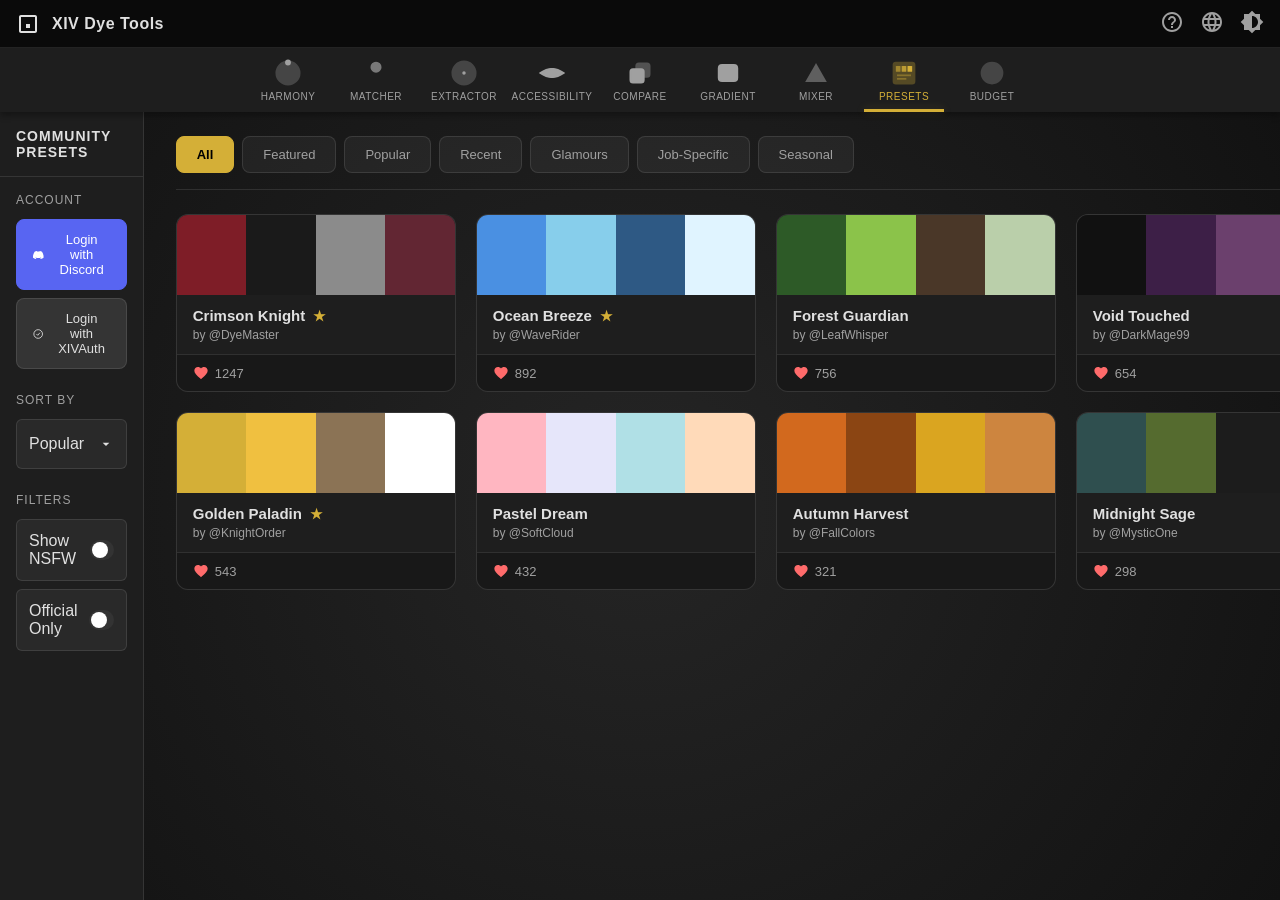
==== v4-uiux-ideas/prototype/community-presets.html @ 5b226749 "Add community presets page with layout and functionality - Implemented HTML structure for the commun" ====
<!DOCTYPE html>
<html lang="en">

<head>
    <meta charset="UTF-8">
    <meta name="viewport" content="width=device-width, initial-scale=1.0">
    <title>XIV Dye Tools V4 - Community Presets</title>
    <link rel="stylesheet" href="styles.css">
</head>

<body>
    <!-- App Header -->
    <header class="app-header">
        <div class="logo-section">
            <svg class="logo-icon" viewBox="0 0 24 24">
                <path
                    d="M19 3H5c-1.1 0-2 .9-2 2v14c0 1.1.9 2 2 2h14c1.1 0 2-.9 2-2V5c0-1.1-.9-2-2-2zm0 16H5V5h14v14z" />
                <path d="M10 12h4v4h-4z" />
            </svg>
            <span>XIV Dye Tools</span>
        </div>
        <div class="nav-controls">
            <button class="nav-btn" title="About">
                <svg class="icon" viewBox="0 0 24 24">
                    <path
                        d="M11 18h2v-2h-2v2zm1-16C6.48 2 2 6.48 2 12s4.48 10 10 10 10-4.48 10-10S17.52 2 12 2zm0 18c-4.41 0-8-3.59-8-8s3.59-8 8-8 8 3.59 8 8-3.59 8-8 8zm0-14c-2.21 0-4 1.79-4 4h2c0-1.1.9-2 2-2s2 .9 2 2c0 2-3 1.75-3 5h2c0-2.25 3-2.5 3-5 0-2.21-1.79-4-4-4z" />
                </svg>
            </button>
            <button class="nav-btn" title="Language">
                <svg class="icon" viewBox="0 0 24 24">
                    <path
                        d="M11.99 2C6.47 2 2 6.48 2 12s4.47 10 9.99 10C17.52 22 22 17.52 22 12S17.52 2 11.99 2zm6.93 6h-2.95c-.32-1.25-.78-2.45-1.38-3.56 1.84.63 3.37 1.91 4.33 3.56zM12 4.04c.83 1.2 1.48 2.53 1.91 3.96h-3.82c.43-1.43 1.08-2.76 1.91-3.96zM4.26 14C4.1 13.36 4 12.69 4 12s.1-1.36.26-2h3.38c-.08.66-.14 1.32-.14 2 0 .68.06 1.34.14 2H4.26zm.82 2h2.95c.32 1.25.78 2.45 1.38 3.56-1.84-.63-3.37-1.91-4.33-3.56zm2.95-8H5.08c.96-1.65 2.49-2.93 4.33-3.56C8.81 5.55 8.35 6.75 8.03 8zM12 19.96c-.83-1.2-1.48-2.53-1.91-3.96h3.82c-.43 1.43-1.08 2.76-1.91 3.96zM14.34 14H9.66c-.09-.66-.16-1.32-.16-2 0-.68.07-1.35.16-2h4.68c.09.65.16 1.32.16 2 0 .68-.07 1.34-.16 2zm.25 5.56c.6-1.11 1.06-2.31 1.38-3.56h2.95c-1.01 1.74-2.59 2.93-4.33 3.56zM16.36 14c.08-.66.14-1.32.14-2 0-.68-.06-1.34-.14-2h3.38c.16.64.26 1.31.26 2s-.1 1.36-.26 2h-3.38z" />
                </svg>
            </button>
            <button class="nav-btn" title="Theme">
                <svg class="icon" viewBox="0 0 24 24">
                    <path
                        d="M20 15.31L23.31 12 20 8.69V4h-4.69L12 .69 8.69 4H4v4.69L.69 12 4 15.31V20h4.69L12 23.31 15.31 20H20v-4.69zM12 18V6c3.31 0 6 2.69 6 6s-2.69 6-6 6z" />
                </svg>
            </button>
        </div>
    </header>

    <!-- Tool Selection Banner -->
    <nav class="tool-banner">
        <button class="tool-btn" title="Harmony Explorer">
            <svg class="tool-icon" viewBox="0 0 24 24" fill="none" stroke="currentColor" stroke-width="1.5">
                <circle cx="12" cy="12" r="10" opacity="0.3" />
                <circle cx="12" cy="3" r="2.5" fill="currentColor" stroke="none" />
            </svg>
            <span class="tool-label">Harmony</span>
        </button>
        <button class="tool-btn" title="Swatch Matcher">
            <svg class="tool-icon" viewBox="0 0 24 24" fill="none" stroke="currentColor" stroke-width="1.5">
                <circle cx="12" cy="7" r="4" opacity="0.7" />
            </svg>
            <span class="tool-label">Matcher</span>
        </button>
        <button class="tool-btn" title="Palette Extractor">
            <svg class="tool-icon" viewBox="0 0 24 24" fill="none" stroke="currentColor" stroke-width="1.5">
                <circle cx="12" cy="12" r="10" opacity="0.3" />
                <circle cx="12" cy="12" r="1.5" fill="currentColor" stroke="none" />
            </svg>
            <span class="tool-label">Extractor</span>
        </button>
        <button class="tool-btn" title="Accessibility Checker">
            <svg class="tool-icon" viewBox="0 0 24 24" fill="none" stroke="currentColor" stroke-width="1.5">
                <path d="M 2 12 Q 12 5 22 12 Q 12 19 2 12 Z" />
                <circle cx="12" cy="12" r="3.5" />
            </svg>
            <span class="tool-label">Accessibility</span>
        </button>
        <button class="tool-btn" title="Dye Comparison">
            <svg class="tool-icon" viewBox="0 0 24 24" fill="none" stroke="currentColor" stroke-width="2">
                <rect x="9" y="4" width="11" height="11" rx="2" opacity="0.4" />
                <rect x="4" y="9" width="11" height="11" rx="2" />
            </svg>
            <span class="tool-label">Compare</span>
        </button>
        <button class="tool-btn" title="Gradient Builder">
            <svg class="tool-icon" viewBox="0 0 24 24" fill="none" stroke="currentColor" stroke-width="1.5">
                <path
                    d="M 4 8 C 4 6 5 5 7 5 L 17 5 C 19 5 20 6 20 8 L 20 16 C 20 18 19 19 17 19 L 7 19 C 5 19 4 18 4 16 Z" />
            </svg>
            <span class="tool-label">Gradient</span>
        </button>
        <button class="tool-btn" title="Dye Mixer">
            <svg class="tool-icon" viewBox="0 0 24 24" fill="none" stroke="currentColor" stroke-width="1.5">
                <path d="M12 5l-8 14h16l-8-14z" opacity="0.5" />
            </svg>
            <span class="tool-label">Mixer</span>
        </button>
        <button class="tool-btn active" title="Community Presets">
            <svg class="tool-icon" viewBox="0 0 24 24" fill="none" stroke="currentColor" stroke-width="1.5">
                <rect x="3" y="3" width="18" height="18" rx="2" opacity="0.3" />
                <rect x="5" y="6" width="4" height="5" rx="0.5" fill="currentColor" stroke="none" opacity="0.6" />
                <rect x="10" y="6" width="4" height="5" rx="0.5" fill="currentColor" stroke="none" opacity="0.8" />
                <rect x="15" y="6" width="4" height="5" rx="0.5" fill="currentColor" stroke="none" />
                <path d="M6 14h12" opacity="0.4" />
                <path d="M6 17h8" opacity="0.4" />
            </svg>
            <span class="tool-label">Presets</span>
        </button>
        <button class="tool-btn" title="Budget Suggestions">
            <svg class="tool-icon" viewBox="0 0 24 24" fill="none" stroke="currentColor" stroke-width="1.5">
                <circle cx="12" cy="12" r="9" opacity="0.3" />
            </svg>
            <span class="tool-label">Budget</span>
        </button>
    </nav>

    <!-- Main Content Area -->
    <div class="app-container">
        <!-- Config Sidebar -->
        <aside class="config-sidebar">
            <div class="drawer-header">
                <span class="drawer-title">Community Presets</span>
            </div>
            <div class="drawer-content">
                <!-- Auth Section -->
                <div class="config-section presets-config">
                    <div class="config-group">
                        <div class="config-label">Account</div>
                        <div class="auth-status" id="auth-guest">
                            <button class="auth-btn discord-btn" onclick="showLoginModal()">
                                <svg class="auth-icon" viewBox="0 0 24 24">
                                    <path
                                        d="M20.317 4.37a19.791 19.791 0 0 0-4.885-1.515.074.074 0 0 0-.079.037c-.21.375-.444.864-.608 1.25a18.27 18.27 0 0 0-5.487 0 12.64 12.64 0 0 0-.617-1.25.077.077 0 0 0-.079-.037A19.736 19.736 0 0 0 3.677 4.37a.07.07 0 0 0-.032.027C.533 9.046-.32 13.58.099 18.057a.082.082 0 0 0 .031.057 19.9 19.9 0 0 0 5.993 3.03.078.078 0 0 0 .084-.028c.462-.63.874-1.295 1.226-1.994a.076.076 0 0 0-.041-.106 13.107 13.107 0 0 1-1.872-.892.077.077 0 0 1-.008-.128 10.2 10.2 0 0 0 .372-.292.074.074 0 0 1 .077-.01c3.928 1.793 8.18 1.793 12.062 0a.074.074 0 0 1 .078.01c.12.098.246.198.373.292a.077.077 0 0 1-.006.127 12.299 12.299 0 0 1-1.873.892.077.077 0 0 0-.041.107c.36.698.772 1.362 1.225 1.993a.076.076 0 0 0 .084.028 19.839 19.839 0 0 0 6.002-3.03.077.077 0 0 0 .032-.054c.5-5.177-.838-9.674-3.549-13.66a.061.061 0 0 0-.031-.03z" />
                                </svg>
                                Login with Discord
                            </button>
                            <button class="auth-btn xivauth-btn" onclick="showLoginModal()">
                                <svg class="auth-icon" viewBox="0 0 24 24">
                                    <circle cx="12" cy="12" r="10" fill="none" stroke="currentColor" stroke-width="2" />
                                    <path d="M8 12l3 3 5-6" stroke="currentColor" stroke-width="2" fill="none" />
                                </svg>
                                Login with XIVAuth
                            </button>
                        </div>
                    </div>

                    <div class="config-group">
                        <div class="config-label">Sort By</div>
                        <div class="config-control">
                            <span>Popular</span>
                            <svg class="icon" viewBox="0 0 24 24" style="width: 16px;">
                                <path d="M7 10l5 5 5-5z" />
                            </svg>
                        </div>
                    </div>

                    <div class="config-group">
                        <div class="config-label">Filters</div>
                        <div class="config-control">
                            <span>Show NSFW</span>
                            <div class="toggle-switch"></div>
                        </div>
                        <div class="config-control">
                            <span>Official Only</span>
                            <div class="toggle-switch"></div>
                        </div>
                    </div>
                </div>
            </div>
        </aside>

        <!-- Main Content -->
        <main class="content-area">
            <div class="presets-view">
                <!-- Category Tabs -->
                <div class="category-tabs">
                    <button class="category-tab active">All</button>
                    <button class="category-tab">Featured</button>
                    <button class="category-tab">Popular</button>
                    <button class="category-tab">Recent</button>
                    <button class="category-tab">Glamours</button>
                    <button class="category-tab">Job-Specific</button>
                    <button class="category-tab">Seasonal</button>
                </div>

                <!-- Preset Grid -->
                <div class="preset-grid" id="preset-grid">
                    <!-- Cards will be here - see below -->
                </div>
            </div>
        </main>
    </div>

    <!-- Login Modal -->
    <div class="modal-overlay" id="login-modal" style="display: none;">
        <div class="modal-content glass">
            <button class="modal-close" onclick="hideLoginModal()">×</button>
            <h2 class="modal-title">Login to Community Presets</h2>
            <p class="modal-desc">Sign in to create and share your own dye presets with the community.</p>
            <div class="auth-buttons">
                <button class="auth-btn discord-btn large">
                    <svg class="auth-icon" viewBox="0 0 24 24">
                        <path
                            d="M20.317 4.37a19.791 19.791 0 0 0-4.885-1.515.074.074 0 0 0-.079.037c-.21.375-.444.864-.608 1.25a18.27 18.27 0 0 0-5.487 0 12.64 12.64 0 0 0-.617-1.25.077.077 0 0 0-.079-.037A19.736 19.736 0 0 0 3.677 4.37a.07.07 0 0 0-.032.027C.533 9.046-.32 13.58.099 18.057a.082.082 0 0 0 .031.057 19.9 19.9 0 0 0 5.993 3.03.078.078 0 0 0 .084-.028c.462-.63.874-1.295 1.226-1.994a.076.076 0 0 0-.041-.106 13.107 13.107 0 0 1-1.872-.892.077.077 0 0 1-.008-.128 10.2 10.2 0 0 0 .372-.292.074.074 0 0 1 .077-.01c3.928 1.793 8.18 1.793 12.062 0a.074.074 0 0 1 .078.01c.12.098.246.198.373.292a.077.077 0 0 1-.006.127 12.299 12.299 0 0 1-1.873.892.077.077 0 0 0-.041.107c.36.698.772 1.362 1.225 1.993a.076.076 0 0 0 .084.028 19.839 19.839 0 0 0 6.002-3.03.077.077 0 0 0 .032-.054c.5-5.177-.838-9.674-3.549-13.66a.061.061 0 0 0-.031-.03z" />
                    </svg>
                    Continue with Discord
                </button>
                <button class="auth-btn xivauth-btn large">
                    <svg class="auth-icon" viewBox="0 0 24 24">
                        <circle cx="12" cy="12" r="10" fill="none" stroke="currentColor" stroke-width="2" />
                        <path d="M8 12l3 3 5-6" stroke="currentColor" stroke-width="2" fill="none" />
                    </svg>
                    Continue with XIVAuth
                </button>
            </div>
        </div>
    </div>

    <!-- Preset Detail Modal -->
    <div class="modal-overlay" id="detail-modal" style="display: none;">
        <div class="modal-content detail-modal glass">
            <button class="modal-close" onclick="hideDetailModal()">×</button>
            <div class="preset-detail-header">
                <h2 class="preset-title">Crimson Knight Glamour</h2>
                <div class="preset-meta">
                    <span class="preset-author">by @DyeMaster</span>
                    <span class="preset-date">Jan 5, 2026</span>
                </div>
                <p class="preset-description">A bold red and black combination perfect for Dark Knight or Warrior
                    glamours. Inspired by the Omega raid tier aesthetics.</p>
            </div>
            <div class="preset-stats-bar">
                <div class="stat-item"><svg class="stat-icon" viewBox="0 0 24 24">
                        <path
                            d="M12 21.35l-1.45-1.32C5.4 15.36 2 12.28 2 8.5 2 5.42 4.42 3 7.5 3c1.74 0 3.41.81 4.5 2.09C13.09 3.81 14.76 3 16.5 3 19.58 3 22 5.42 22 8.5c0 3.78-3.4 6.86-8.55 11.54L12 21.35z" />
                    </svg> 1,247</div>
                <div class="stat-item"><svg class="stat-icon" viewBox="0 0 24 24">
                        <path
                            d="M12 4.5C7 4.5 2.73 7.61 1 12c1.73 4.39 6 7.5 11 7.5s9.27-3.11 11-7.5c-1.73-4.39-6-7.5-11-7.5zM12 17c-2.76 0-5-2.24-5-5s2.24-5 5-5 5 2.24 5 5-2.24 5-5 5zm0-8c-1.66 0-3 1.34-3 3s1.34 3 3 3 3-1.34 3-3-1.34-3-3-3z" />
                    </svg> 3,892</div>
                <button class="share-btn"><svg class="stat-icon" viewBox="0 0 24 24">
                        <path
                            d="M18 16.08c-.76 0-1.44.3-1.96.77L8.91 12.7c.05-.23.09-.46.09-.7s-.04-.47-.09-.7l7.05-4.11c.54.5 1.25.81 2.04.81 1.66 0 3-1.34 3-3s-1.34-3-3-3-3 1.34-3 3c0 .24.04.47.09.7L8.04 9.81C7.5 9.31 6.79 9 6 9c-1.66 0-3 1.34-3 3s1.34 3 3 3c.79 0 1.5-.31 2.04-.81l7.12 4.16c-.05.21-.08.43-.08.65 0 1.61 1.31 2.92 2.92 2.92s2.92-1.31 2.92-2.92-1.31-2.92-2.92-2.92z" />
                    </svg> Share</button>
            </div>
            <div class="preset-tags">
                <span class="tag">Dark Knight</span>
                <span class="tag">Warrior</span>
                <span class="tag">Raid</span>
                <span class="tag">Red</span>
            </div>
            <!-- Unified Results Cards for the 4 dyes -->
            <div class="preset-dyes-grid">
                <div class="harmony-card">
                    <div class="card-header"><span class="dye-name">Dalamud Red</span></div>
                    <div class="card-preview">
                        <div class="preview-half" style="background-color: #7E1D27;"><span
                                class="preview-label">Original</span></div>
                        <div class="preview-half" style="background-color: #7E1D27;"><span
                                class="preview-label">Match</span></div>
                    </div>
                    <div class="card-details">
                        <div class="detail-col">
                            <div class="col-header">Technical</div>
                            <div class="data-row"><span class="data-label">ΔE</span><span class="data-value"
                                    style="color:#4caf50;">0.00</span></div>
                            <div class="data-row"><span class="data-label">HEX</span><span
                                    class="data-value">#7E1D27</span></div>
                            <div class="data-row"><span class="data-label">RGB</span><span
                                    class="data-value">126,29,39</span></div>
                        </div>
                        <div class="detail-col">
                            <div class="col-header">Acquisition</div>
                            <div class="data-row"><span class="data-label">Source</span><span
                                    class="data-value">Crafted</span></div>
                            <div class="data-row"><span class="data-label">Market</span><span
                                    class="data-value">Balmung</span></div>
                            <div class="data-row"><span class="price-large">12,500 G</span></div>
                        </div>
                    </div>
                </div>
                <div class="harmony-card">
                    <div class="card-header"><span class="dye-name">Jet Black</span></div>
                    <div class="card-preview">
                        <div class="preview-half" style="background-color: #1a1a1a;"><span
                                class="preview-label">Original</span></div>
                        <div class="preview-half" style="background-color: #1a1a1a;"><span
                                class="preview-label">Match</span></div>
                    </div>
                    <div class="card-details">
                        <div class="detail-col">
                            <div class="col-header">Technical</div>
                            <div class="data-row"><span class="data-label">ΔE</span><span class="data-value"
                                    style="color:#4caf50;">0.00</span></div>
                            <div class="data-row"><span class="data-label">HEX</span><span
                                    class="data-value">#1A1A1A</span></div>
                            <div class="data-row"><span class="data-label">RGB</span><span
                                    class="data-value">26,26,26</span></div>
                        </div>
                        <div class="detail-col">
                            <div class="col-header">Acquisition</div>
                            <div class="data-row"><span class="data-label">Source</span><span
                                    class="data-value">Crafted</span></div>
                            <div class="data-row"><span class="data-label">Market</span><span
                                    class="data-value">Balmung</span></div>
                            <div class="data-row"><span class="price-large">95,000 G</span></div>
                        </div>
                    </div>
                </div>
                <div class="harmony-card">
                    <div class="card-header"><span class="dye-name">Metallic Silver</span></div>
                    <div class="card-preview">
                        <div class="preview-half" style="background-color: #8B8B8B;"><span
                                class="preview-label">Original</span></div>
                        <div class="preview-half" style="background-color: #8B8B8B;"><span
                                class="preview-label">Match</span></div>
                    </div>
                    <div class="card-details">
                        <div class="detail-col">
                            <div class="col-header">Technical</div>
                            <div class="data-row"><span class="data-label">ΔE</span><span class="data-value"
                                    style="color:#4caf50;">0.00</span></div>
                            <div class="data-row"><span class="data-label">HEX</span><span
                                    class="data-value">#8B8B8B</span></div>
                            <div class="data-row"><span class="data-label">RGB</span><span
                                    class="data-value">139,139,139</span></div>
                        </div>
                        <div class="detail-col">
                            <div class="col-header">Acquisition</div>
                            <div class="data-row"><span class="data-label">Source</span><span
                                    class="data-value">Retainer</span></div>
                            <div class="data-row"><span class="data-label">Market</span><span
                                    class="data-value">Balmung</span></div>
                            <div class="data-row"><span class="price-large">8,500 G</span></div>
                        </div>
                    </div>
                </div>
                <div class="harmony-card">
                    <div class="card-header"><span class="dye-name">Wine Red</span></div>
                    <div class="card-preview">
                        <div class="preview-half" style="background-color: #622633;"><span
                                class="preview-label">Original</span></div>
                        <div class="preview-half" style="background-color: #622633;"><span
                                class="preview-label">Match</span></div>
                    </div>
                    <div class="card-details">
                        <div class="detail-col">
                            <div class="col-header">Technical</div>
                            <div class="data-row"><span class="data-label">ΔE</span><span class="data-value"
                                    style="color:#4caf50;">0.00</span></div>
                            <div class="data-row"><span class="data-label">HEX</span><span
                                    class="data-value">#622633</span></div>
                            <div class="data-row"><span class="data-label">RGB</span><span
                                    class="data-value">98,38,51</span></div>
                        </div>
                        <div class="detail-col">
                            <div class="col-header">Acquisition</div>
                            <div class="data-row"><span class="data-label">Source</span><span
                                    class="data-value">Vendor</span></div>
                            <div class="data-row"><span class="data-label">Market</span><span
                                    class="data-value">N/A</span></div>
                            <div class="data-row"><span class="price-large">216 G</span></div>
                        </div>
                    </div>
                </div>
            </div>
            <div class="modal-actions">
                <button class="primary-action-btn" style="flex:1;">Vote for this Preset</button>
                <button class="secondary-action-btn">Copy Sharelink</button>
            </div>
        </div>
    </div>

    <script>
        // Modal Functions
        function showLoginModal() { document.getElementById('login-modal').style.display = 'flex'; }
        function hideLoginModal() { document.getElementById('login-modal').style.display = 'none'; }
        function showDetailModal() { document.getElementById('detail-modal').style.display = 'flex'; }
        function hideDetailModal() { document.getElementById('detail-modal').style.display = 'none'; }

        // Close modal on backdrop click
        document.querySelectorAll('.modal-overlay').forEach(modal => {
            modal.addEventListener('click', (e) => { if (e.target === modal) modal.style.display = 'none'; });
        });

        // Category tabs
        document.querySelectorAll('.category-tab').forEach(tab => {
            tab.addEventListener('click', () => {
                document.querySelectorAll('.category-tab').forEach(t => t.classList.remove('active'));
                tab.classList.add('active');
            });
        });

        // Mock Preset Data
        const presets = [
            { name: "Crimson Knight", author: "DyeMaster", votes: 1247, colors: ["#7E1D27", "#1a1a1a", "#8B8B8B", "#622633"], featured: true },
            { name: "Ocean Breeze", author: "WaveRider", votes: 892, colors: ["#4A90E2", "#87CEEB", "#2E5984", "#E0F4FF"], featured: true },
            { name: "Forest Guardian", author: "LeafWhisper", votes: 756, colors: ["#2D5A27", "#8BC34A", "#4A3728", "#BACFAA"], featured: false },
            { name: "Void Touched", author: "DarkMage99", votes: 654, colors: ["#111111", "#3D1F47", "#6B406D", "#1a1a1a"], featured: false },
            { name: "Golden Paladin", author: "KnightOrder", votes: 543, colors: ["#D4AF37", "#F0C040", "#8B7355", "#FFFFFF"], featured: true },
            { name: "Pastel Dream", author: "SoftCloud", votes: 432, colors: ["#FFB6C1", "#E6E6FA", "#B0E0E6", "#FFDAB9"], featured: false },
            { name: "Autumn Harvest", author: "FallColors", votes: 321, colors: ["#D2691E", "#8B4513", "#DAA520", "#CD853F"], featured: false },
            { name: "Midnight Sage", author: "MysticOne", votes: 298, colors: ["#2F4F4F", "#556B2F", "#1C1C1C", "#6B8E23"], featured: false }
        ];

        // Render preset cards
        const grid = document.getElementById('preset-grid');
        presets.forEach(preset => {
            const card = document.createElement('div');
            card.className = 'preset-card';
            card.onclick = showDetailModal;
            card.innerHTML = `
                <div class="preset-swatches">${preset.colors.map(c => `<div class="preset-swatch" style="background:${c}"></div>`).join('')}</div>
                <div class="preset-info">
                    <div class="preset-name">${preset.name}${preset.featured ? '<span class="featured-badge">★</span>' : ''}</div>
                    <div class="preset-author">by @${preset.author}</div>
                </div>
                <div class="preset-votes"><svg class="vote-icon" viewBox="0 0 24 24"><path d="M12 21.35l-1.45-1.32C5.4 15.36 2 12.28 2 8.5 2 5.42 4.42 3 7.5 3c1.74 0 3.41.81 4.5 2.09C13.09 3.81 14.76 3 16.5 3 19.58 3 22 5.42 22 8.5c0 3.78-3.4 6.86-8.55 11.54L12 21.35z"/></svg> ${preset.votes}</div>
            `;
            grid.appendChild(card);
        });
    </script>
</body>

</html>
---- v4-uiux-ideas/prototype/styles.css ----
:root {
    /* Theme Variables - Default (Dark Premium) */
    --bg-app: #121212;
    --bg-panel: #1e1e1e;
    --bg-header: #0a0a0a;
    --bg-glass: rgba(30, 30, 30, 0.7);
    --text-primary: #e0e0e0;
    --text-secondary: #a0a0a0;
    --text-header: #e0e0e0;
    --text-header-muted: #a0a0a0;
    --accent-primary: #d4af37;
    /* Metallic Gold */
    --accent-hover: #f0c040;
    --accent-blue: #4a90e2;
    --border-subtle: rgba(255, 255, 255, 0.1);
    --shadow-soft: 0 4px 6px rgba(0, 0, 0, 0.3);
    --shadow-glow: 0 0 10px rgba(212, 175, 55, 0.2);

    /* Default Gradient */
    --bg-gradient-start: #252525;
    --bg-gradient-end: #121212;

    /* Card Gradient Defaults */
    --card-gradient-end: #151515;

    /* Dimensions */
    --header-height: 48px;
    --tool-bar-height: 64px;
    --drawer-width: 320px;
}

/* Theme: Standard Light */
body.theme-standard-light {
    --bg-app: #D3D3D3;
    --bg-panel: #F5F5F5;
    --bg-header: #8B1A1A;
    --bg-glass: rgba(245, 245, 245, 0.9);
    --text-primary: #1A1A1A;
    --text-secondary: #4A4A4A;
    --text-header: #FFFFFF;
    --text-header-muted: rgba(255, 255, 255, 0.7);
    --accent-primary: #8B1A1A;
    --accent-hover: #6B1515;
    --border-subtle: #6B1515;
    --shadow-soft: 0 4px 6px rgba(0, 0, 0, 0.1);
    --shadow-glow: 0 0 10px rgba(139, 26, 26, 0.2);
    --bg-gradient-start: #E8E8E8;
    --bg-gradient-end: #D3D3D3;
    --card-gradient-end: #E0E0E0;
}

/* Theme: Standard Dark */
body.theme-standard-dark {
    --bg-app: #2D2D2D;
    --bg-panel: #1F1F1F;
    --bg-header: #E85A5A;
    --bg-glass: rgba(31, 31, 31, 0.9);
    --text-primary: #F5F5F5;
    --text-secondary: #B0B0B0;
    --text-header: #1A1A1A;
    --text-header-muted: rgba(26, 26, 26, 0.7);
    --accent-primary: #E85A5A;
    --accent-hover: #F08080;
    --border-subtle: #F08080;
    --shadow-soft: 0 4px 6px rgba(0, 0, 0, 0.3);
    --shadow-glow: 0 0 10px rgba(232, 90, 90, 0.2);
    --bg-gradient-start: #444444;
    --bg-gradient-end: #2D2D2D;
    --card-gradient-end: #151515;
}

/* Theme: Hydaelyn */
body.theme-hydaelyn-light {
    --bg-app: #B2C4CE;
    --bg-panel: #F9F8F4;
    --bg-header: #4056A4;
    --bg-glass: rgba(249, 248, 244, 0.9);
    --text-primary: #312D57;
    --text-secondary: #0C4A6E;
    --text-header: #F9F8F4;
    --text-header-muted: rgba(249, 248, 244, 0.7);
    --accent-primary: #4056A4;
    --accent-hover: #314488;
    --border-subtle: #4056A4;
    --shadow-soft: 0 4px 6px rgba(49, 45, 87, 0.1);
    --shadow-glow: 0 0 10px rgba(64, 86, 164, 0.2);
    --bg-gradient-start: #F9F8F4;
    --bg-gradient-end: #B2C4CE;

    /* Hydaelyn Header Text Fix - Ensure contrast on Blue Header */
    --text-header: #FFFFFF;
    --text-header-muted: rgba(255, 255, 255, 0.8);
    --card-gradient-end: #E4E5E8;
}

/* Theme: OG Classic */
body.theme-og-classic-dark {
    --bg-app: #181820;
    --bg-panel: #000B9D;
    --bg-header: #1E40AF;
    --bg-glass: rgba(0, 11, 157, 0.9);
    --text-primary: #F9F8F4;
    --text-secondary: #E4DFD0;
    --text-header: #F9F8F4;
    --text-header-muted: rgba(249, 248, 244, 0.7);
    --accent-primary: #1E40AF;
    --accent-hover: #153290;
    --border-subtle: #E4DFD0;
    --shadow-soft: 0 4px 6px rgba(0, 0, 0, 0.3);
    --shadow-glow: 0 0 10px rgba(30, 64, 175, 0.2);
    --bg-gradient-start: #2A2A35;
    --bg-gradient-end: #181820;
    --card-gradient-end: #000550;
}

* {
    box-sizing: border-box;
    margin: 0;
    padding: 0;
}

body {
    font-family: 'Segoe UI', Tahoma, Geneva, Verdana, sans-serif;
    background-color: var(--bg-app);
    color: var(--text-primary);
    height: 100vh;
    overflow: hidden;
    display: flex;
    flex-direction: column;
}

/* Utilities */
.glass {
    background: var(--bg-glass);
    backdrop-filter: blur(10px);
    -webkit-backdrop-filter: blur(10px);
    border: 1px solid var(--border-subtle);
}

.icon {
    width: 24px;
    height: 24px;
    fill: currentColor;
}

/* App Header */
.app-header {
    height: var(--header-height);
    background-color: var(--bg-header);
    display: flex;
    align-items: center;
    justify-content: space-between;
    padding: 0 16px;
    border-bottom: 1px solid var(--border-subtle);
    z-index: 100;
}

.logo-section {
    display: flex;
    align-items: center;
    gap: 12px;
    font-weight: 600;
    letter-spacing: 0.5px;
}

.logo-icon {
    width: 24px;
    height: 24px;
    fill: var(--text-header);
}

.nav-controls {
    display: flex;
    gap: 16px;
}

.nav-btn {
    background: none;
    border: none;
    color: var(--text-header-muted);
    cursor: pointer;
    transition: color 0.2s;
}

.nav-btn:hover {
    color: var(--text-header);
}

/* Tool Selection Banner */
.tool-banner {
    height: var(--tool-bar-height);
    background-color: var(--bg-panel);
    display: flex;
    justify-content: center;
    align-items: center;
    gap: 8px;
    /* Gap between tool icons */
    padding: 0 16px;
    box-shadow: var(--shadow-soft);
    z-index: 90;
}

.tool-btn {
    display: flex;
    flex-direction: column;
    align-items: center;
    justify-content: center;
    width: 80px;
    height: 100%;
    background: none;
    border: none;
    color: var(--text-secondary);
    cursor: pointer;
    transition: all 0.2s;
    position: relative;
}

.tool-btn:hover {
    color: var(--text-primary);
    background-color: rgba(255, 255, 255, 0.05);
}

.tool-btn.active {
    color: var(--accent-primary);
}

.tool-btn.active::after {
    content: '';
    position: absolute;
    bottom: 0;
    width: 100%;
    height: 3px;
    background-color: var(--accent-primary);
    box-shadow: var(--shadow-glow);
}

.tool-icon {
    width: 28px;
    height: 28px;
    margin-bottom: 4px;
    fill: currentColor;
}

.tool-label {
    font-size: 10px;
    text-transform: uppercase;
    letter-spacing: 0.5px;
}

/* Main Layout */
.app-container {
    display: flex;
    flex: 1;
    overflow: hidden;
    position: relative;
    background: radial-gradient(circle at center, var(--bg-gradient-start) 0%, var(--bg-gradient-end) 100%);
}

.content-area {
    flex: 1;
    display: flex;
    align-items: center;
    justify-content: center;
    position: relative;
    /* remove background from here as it's on container now to span behind sidebar if we wanted, but sticking to flex strictness */
    background: transparent;
}

/* Placeholder for Swatch Matcher content */
.swatch-matcher-placeholder {
    width: 80%;
    height: 70%;
    border: 2px dashed var(--border-subtle);
    border-radius: 12px;
    display: flex;
    align-items: center;
    justify-content: center;
    color: var(--text-secondary);
}

/* Dye Selection Drawer */
.dye-drawer {
    width: var(--drawer-width);
    background-color: var(--bg-panel);
    /* Fallback */
    height: 100%;
    display: flex;
    flex-direction: column;
    border-left: 1px solid var(--border-subtle);
    transition: transform 0.3s cubic-bezier(0.4, 0, 0.2, 1);
    z-index: 80;
}

.drawer-header {
    padding: 16px;
    border-bottom: 1px solid var(--border-subtle);
    display: flex;
    align-items: center;
    justify-content: space-between;
}

.drawer-title {
    font-weight: 600;
    font-size: 14px;
    text-transform: uppercase;
    letter-spacing: 1px;
}

.drawer-content {
    flex: 1;
    overflow-y: auto;
    padding: 16px;
}

/* Configuration Sidebar (Left) */
.config-sidebar {
    width: 280px;
    background-color: var(--bg-panel);
    border-right: 1px solid var(--border-subtle);
    display: flex;
    flex-direction: column;
    z-index: 80;
}

.config-group {
    margin-bottom: 24px;
}

.config-label {
    font-size: 12px;
    color: var(--text-secondary);
    text-transform: uppercase;
    letter-spacing: 1px;
    margin-bottom: 12px;
}

.config-control {
    background: rgba(255, 255, 255, 0.05);
    border: 1px solid var(--border-subtle);
    border-radius: 6px;
    padding: 12px;
    color: var(--text-primary);
    width: 100%;
    margin-bottom: 8px;
    cursor: pointer;
    display: flex;
    justify-content: space-between;
    align-items: center;
    transition: background 0.2s;
}

.config-control:hover {
    background: rgba(255, 255, 255, 0.1);
}

.toggle-switch {
    width: 36px;
    height: 20px;
    background: #333;
    border-radius: 10px;
    position: relative;
}

.toggle-switch::after {
    content: '';
    position: absolute;
    top: 2px;
    left: 2px;
    width: 16px;
    height: 16px;
    background: #fff;
    border-radius: 50%;
    transition: transform 0.2s;
}

.toggle-switch.active {
    background: var(--accent-primary);
}

.toggle-switch.active::after {
    transform: translateX(16px);
}

/* Harmony Explorer View */
.harmony-view {
    display: flex;
    flex-direction: column;
    align-items: center;
    justify-content: flex-start;
    /* Align to top to respect padding */
    width: 100%;
    height: 100%;
    gap: 32px;
    padding-top: 32px;
    /* Requested gap */
    padding-bottom: 32px;
    overflow-y: auto;
    /* Enable scrolling */
}

.harmony-circle-container {
    position: relative;
    width: 300px;
    height: 300px;
    display: flex;
    align-items: center;
    justify-content: center;
    flex-shrink: 0;
    /* Prevent deformation */
}

.harmony-ring {
    width: 100%;
    height: 100%;
    border-radius: 50%;
    /* border: 2px solid var(--border-subtle); Remove border if we want a cleaner look, or keep */
    background: conic-gradient(from 0deg, red, yellow, lime, cyan, blue, magenta, red);
    opacity: 0.8;
    /* Increased opacity for vibrance */
    mask-image: radial-gradient(transparent 60%, black 61%);
    -webkit-mask-image: radial-gradient(transparent 60%, black 61%);
}

.harmony-node {
    position: absolute;
    width: 14px;
    height: 14px;
    background: var(--bg-panel);
    border: 2px solid #fff;
    border-radius: 50%;
    transform: translate(-50%, -50%);
    box-shadow: 0 2px 4px rgba(0, 0, 0, 0.5);
    z-index: 2;
}

.harmony-node.main {
    width: 18px;
    height: 18px;
    border: 3px solid #fff;
    z-index: 3;
}

.harmony-line {
    position: absolute;
    top: 50%;
    left: 50%;
    width: 50%;
    /* Radius length roughly */
    height: 1px;
    background: transparent;
    border-top: 1px dashed rgba(255, 255, 255, 0.4);
    transform-origin: 0 0;
    z-index: 1;
    pointer-events: none;
}

.harmony-label {
    position: absolute;
    top: 50%;
    left: 50%;
    transform: translate(-50%, -50%);
    font-size: 10px;
    text-transform: uppercase;
    letter-spacing: 1px;
    color: var(--text-secondary);
    pointer-events: none;
    text-shadow: 0 1px 2px rgba(0, 0, 0, 0.8);
    margin-top: 30px;
    /* Offset below center circle */
}

/* Range Slider */
input[type=range] {
    appearance: none;
    -webkit-appearance: none;
    background: transparent;
}

input[type=range]::-webkit-slider-thumb {
    -webkit-appearance: none;
    height: 16px;
    width: 16px;
    border-radius: 50%;
    background: var(--accent-primary);
    border: 2px solid #fff;
    cursor: pointer;
    margin-top: -6px;
}

input[type=range]::-webkit-slider-runnable-track {
    width: 100%;
    height: 4px;
    cursor: pointer;
    background: rgba(255, 255, 255, 0.2);
    border-radius: 2px;
}

/* Gradient Builder View */
.gradient-view {
    display: flex;
    flex-direction: column;
    width: 100%;
    height: 100%;
    padding: 32px;
    gap: 32px;
    box-sizing: border-box;
}

.gradient-builder-ui {
    flex: 1;
    display: flex;
    align-items: center;
    justify-content: center;
    width: 100%;
    position: relative;
    min-height: 200px;
    background: radial-gradient(circle at center, rgba(255, 255, 255, 0.03) 0%, transparent 70%);
    border-radius: 20px;
}

.gradient-node {
    display: flex;
    flex-direction: column;
    align-items: center;
    gap: 12px;
    z-index: 2;
    cursor: pointer;
    transition: transform 0.2s;
}

.gradient-node:hover {
    transform: scale(1.05);
}

.node-circle {
    width: 48px;
    height: 48px;
    border-radius: 50%;
    box-shadow: 0 4px 12px rgba(0, 0, 0, 0.3);
    border: 3px solid rgba(255, 255, 255, 0.1);
}

.gradient-node.main .node-circle {
    width: 80px;
    height: 80px;
    border: 4px solid rgba(255, 255, 255, 0.2);
    box-shadow: 0 8px 24px rgba(0, 0, 0, 0.4);
}

.node-label {
    font-size: 12px;
    color: var(--text-secondary);
    text-transform: uppercase;
    font-weight: 500;
}

.gradient-path-container {
    flex: 1;
    height: 6px;
    background: rgba(255, 255, 255, 0.05);
    margin: 0 16px;
    position: relative;
    border-radius: 3px;
    max-width: 400px;
}

.gradient-track {
    position: absolute;
    top: 0;
    left: 0;
    width: 100%;
    height: 100%;
    background: linear-gradient(to right, #e88d6c, #a25c68, #542d62);
    border-radius: 3px;
    opacity: 0.8;
}

.gradient-step {
    position: absolute;
    top: 50%;
    width: 24px;
    height: 24px;
    border-radius: 50%;
    transform: translate(-50%, -50%);
    border: 2px solid rgba(255, 255, 255, 0.8);
    box-shadow: 0 2px 6px rgba(0, 0, 0, 0.3);
    cursor: pointer;
    z-index: 1;
    transition: transform 0.1s;
}

.gradient-step:hover {
    transform: translate(-50%, -50%) scale(1.2);
}

.gradient-results-list {
    display: flex;
    flex-direction: row;
    flex-wrap: wrap;
    justify-content: center;
    gap: 16px;
    overflow-y: auto;
    overflow-x: hidden;
    height: auto;
    width: 100%;
    max-width: 1400px;
    /* Limit width to keep it roughly 4 wide on large screens */
    align-self: center;
    padding: 20px 0;
    /* Add vertical padding for shadows */
}

.gradient-results-list .harmony-card {
    flex-shrink: 0;
    width: 300px;
    /* Slightly smaller to fit 4 comfortably */
}

/* Scrollbar for vertical scrolling if needed */
.gradient-results-list::-webkit-scrollbar {
    width: 8px;
    height: 8px;
}

.gradient-results-list::-webkit-scrollbar-track {
    background: rgba(255, 255, 255, 0.05);
    border-radius: 4px;
}

.gradient-results-list::-webkit-scrollbar-thumb {
    background: rgba(255, 255, 255, 0.2);
    border-radius: 4px;
}

.instruction-label {
    position: absolute;
    top: -25px;
    /* Move label above the list */
    left: 0;
    font-size: 11px;
    text-transform: uppercase;
    color: var(--text-secondary);
    margin-bottom: 4px;
}

.main-swatch-display {
    position: absolute;
    width: 120px;
    height: 120px;
    border-radius: 50%;
    background-color: #6d5440;
    /* Selected color from drawer */
    box-shadow: 0 0 30px rgba(109, 84, 64, 0.5);
    border: 4px solid var(--bg-app);
    z-index: 10;
}

.harmony-results {
    display: flex;
    flex-wrap: wrap;
    justify-content: center;
    gap: 16px;
    width: 100%;
    max-width: 1400px;
}

.harmony-card {
    min-width: 320px;
    background: var(--bg-panel);
    border-radius: 12px;
    overflow: hidden;
    box-shadow: var(--shadow-soft);
    display: flex;
    flex-direction: column;
    border: 1px solid var(--border-subtle);
    transition: transform 0.2s, box-shadow 0.2s;
    position: relative;
}

.harmony-card:hover {
    transform: translateY(-4px);
    box-shadow: 0 8px 16px rgba(0, 0, 0, 0.4);
    border-color: var(--text-secondary);
}

.card-header {
    background: rgba(0, 0, 0, 0.4);
    padding: 10px 16px;
    border-bottom: 1px solid var(--border-subtle);
    text-align: center;
}

.dye-name {
    font-size: 14px;
    font-weight: 700;
    letter-spacing: 0.5px;
    color: var(--text-primary);
}

.card-preview {
    height: 100px;
    width: 100%;
    display: flex;
    position: relative;
    flex-shrink: 0;
}

.preview-half {
    flex: 1;
    height: 100%;
    position: relative;
}

.preview-label {
    position: absolute;
    bottom: 4px;
    width: 100%;
    text-align: center;
    font-size: 9px;
    text-transform: uppercase;
    color: rgba(255, 255, 255, 0.8);
    text-shadow: 0 1px 2px rgba(0, 0, 0, 0.8);
    pointer-events: none;
}

.card-details {
    padding: 12px;
    display: grid;
    grid-template-columns: 1fr 1fr;
    gap: 12px;
    background: linear-gradient(to bottom, var(--bg-panel), var(--card-gradient-end));
}

.detail-col {
    display: flex;
    flex-direction: column;
    gap: 4px;
}

.col-header {
    font-size: 10px;
    text-transform: uppercase;
    color: var(--text-secondary);
    margin-bottom: 4px;
    border-bottom: 1px solid var(--border-subtle);
    padding-bottom: 2px;
}

.data-row {
    font-size: 11px;
    display: flex;
    justify-content: space-between;
}

.data-label {
    color: var(--text-secondary);
}

.data-value {
    color: var(--text-primary);
    font-family: monospace;
}

.price-large {
    color: var(--accent-primary);
    font-weight: 600;
    font-size: 13px;
}

.card-actions {
    padding: 8px;
    display: flex;
    justify-content: center;
    border-top: 1px solid var(--border-subtle);
    background: rgba(0, 0, 0, 0.2);
}

.action-btn {
    width: 100%;
    text-align: center;
    padding: 6px;
    font-size: 12px;
    color: var(--text-secondary);
    background: transparent;
    border: none;
    cursor: pointer;
    border-radius: 4px;
}

.action-btn:hover {
    color: var(--text-primary);
    background: rgba(255, 255, 255, 0.05);
}

.section-label {
    font-size: 12px;
    color: var(--text-secondary);
    margin-bottom: 8px;
    text-transform: uppercase;
    display: flex;
    justify-content: space-between;
    align-items: center;
}

.favorites-section {
    background: rgba(0, 0, 0, 0.2);
    border-radius: 8px;
    padding: 12px;
    margin-bottom: 20px;
}

.swatch-grid {
    display: grid;
    grid-template-columns: repeat(5, 1fr);
    gap: 8px;
    margin-bottom: 24px;
}

.swatch {
    aspect-ratio: 1;
    border-radius: 4px;
    cursor: pointer;
    border: 2px solid transparent;
    transition: transform 0.1s;
    position: relative;
}

.swatch:hover {
    transform: scale(1.1);
    z-index: 1;
    box-shadow: 0 2px 4px rgba(0, 0, 0, 0.5);
}

.swatch.selected {
    border-color: var(--text-primary);
}

.swatch.selected::after {
    content: '✓';
    position: absolute;
    top: 50%;
    left: 50%;
    transform: translate(-50%, -50%);
    color: #fff;
    font-size: 12px;
    text-shadow: 0 1px 2px rgba(0, 0, 0, 0.8);
}

.filter-bar {
    display: flex;
    gap: 8px;
    margin-bottom: 16px;
    overflow-x: auto;
    padding-bottom: 4px;
}

.filter-chip {
    background: var(--bg-app);
    border: 1px solid var(--border-subtle);
    color: var(--text-secondary);
    padding: 4px 10px;
    border-radius: 12px;
    font-size: 11px;
    white-space: nowrap;
    cursor: pointer;
}

.filter-chip.active {
    background: var(--accent-primary);
    color: #000;
    border-color: var(--accent-primary);
    font-weight: 600;
}

/* Context Menu */
.context-menu-container {
    position: relative;
    display: inline-block;
}

.context-menu-btn {
    background: transparent;
    border: 1px solid var(--border-subtle);
    color: var(--text-secondary);
    cursor: pointer;
    padding: 6px;
    border-radius: 4px;
    display: flex;
    align-items: center;
    justify-content: center;
    transition: all 0.2s;
}

.context-menu-btn:hover,
.context-menu-btn.active {
    background: rgba(255, 255, 255, 0.1);
    color: var(--text-primary);
    border-color: var(--text-secondary);
}

.context-menu {
    position: absolute;
    bottom: 100%;
    right: 0;
    width: 200px;
    background: var(--bg-panel);
    border: 1px solid var(--border-subtle);
    border-radius: 8px;
    box-shadow: 0 4px 12px rgba(0, 0, 0, 0.5);
    padding: 6px 0;
    z-index: 100;
    margin-bottom: 8px;
    display: none;
    /* Hidden by default */
}

.context-menu.visible {
    display: block;
    animation: fadeIn 0.1s ease-out;
}

@keyframes fadeIn {
    from {
        opacity: 0;
        transform: translateY(4px);
    }

    to {
        opacity: 1;
        transform: translateY(0);
    }
}

.menu-item {
    padding: 10px 16px;
    display: flex;
    align-items: center;
    gap: 12px;
    color: var(--text-secondary);
    cursor: pointer;
    font-size: 13px;
    transition: background 0.1s;
}

.menu-item:hover {
    background: rgba(255, 255, 255, 0.05);
    color: var(--text-primary);
}

.menu-icon {
    width: 16px;
    height: 16px;
    fill: currentColor;
    opacity: 0.7;
}

.menu-item:hover .menu-icon {
    opacity: 1;
}

.action-row {
    display: flex;
    gap: 8px;
    width: 100%;
    align-items: center;
}

.primary-action-btn {
    flex: 1;
    text-align: center;
    padding: 8px;
    font-size: 12px;
    color: var(--bg-app);
    background: var(--accent-primary);
    border: none;
    cursor: pointer;
    border-radius: 4px;
    font-weight: 600;
}

.primary-action-btn:hover {
    background: var(--accent-hover);
}

.action-btn {
    display: none;
}

/* Palette Extractor View */
.palette-extractor-view {
    display: flex;
    flex-direction: column;
    width: 100%;
    height: 100%;
    padding: 32px;
    gap: 32px;
    box-sizing: border-box;
    /* Add background/overflow if needed, keeping generic for now */
}

.extractor-layout {
    display: flex;
    flex-direction: column;
    gap: 32px;
    height: 100%;
    width: 100%;
    max-width: 1400px;
    margin: 0 auto;
}

.image-input-section {
    width: 100%;
    height: 300px;
    flex-shrink: 0;
}

.image-drop-zone {
    width: 100%;
    height: 100%;
    border-radius: 12px;
    border: 2px dashed var(--border-subtle);
    background: rgba(255, 255, 255, 0.02);
    display: flex;
    align-items: center;
    justify-content: center;
    transition: all 0.2s;
    cursor: pointer;
    position: relative;
    overflow: hidden;
}

.image-drop-zone:hover {
    border-color: var(--accent-primary);
    background: rgba(255, 255, 255, 0.05);
}

.drop-content {
    display: flex;
    flex-direction: column;
    align-items: center;
    gap: 12px;
    pointer-events: none;
    z-index: 2;
}

.drop-icon {
    width: 64px;
    height: 64px;
    fill: var(--text-secondary);
    opacity: 0.5;
    transition: fill 0.2s, opacity 0.2s;
}

.image-drop-zone:hover .drop-icon {
    fill: var(--accent-primary);
    opacity: 0.8;
}

.drop-text {
    font-size: 18px;
    color: var(--text-primary);
    font-weight: 500;
}

.drop-subtext {
    font-size: 13px;
    color: var(--text-secondary);
}

.uploaded-image-preview {
    position: absolute;
    top: 0;
    left: 0;
    width: 100%;
    height: 100%;
    object-fit: contain;
    /* Keep aspect ratio visible */
    background-color: #000;
    display: none;
    /* Controlled via JS or manual toggle */
}

.extractor-results-section {
    flex: 1;
    display: flex;
    flex-direction: column;
    overflow: hidden;
    gap: 16px;
}

.section-header {
    display: flex;
    justify-content: space-between;
    align-items: center;
    padding-bottom: 8px;
    border-bottom: 1px solid var(--border-subtle);
}

.section-title {
    font-size: 14px;
    text-transform: uppercase;
    color: var(--text-secondary);
    font-weight: 600;
    letter-spacing: 1px;
}

.palette-actions {
    display: flex;
    gap: 16px;
}

.action-btn-text {
    background: none;
    border: none;
    color: var(--accent-primary);
    font-size: 12px;
    font-weight: 600;
    cursor: pointer;
    text-transform: uppercase;
    letter-spacing: 0.5px;
    transition: color 0.2s;
}

.action-btn-text:hover {
    color: var(--accent-hover);
    text-shadow: 0 0 8px rgba(212, 175, 55, 0.3);
}

.extractor-results-grid {
    display: flex;
    flex-wrap: wrap;
    justify-content: center;
    gap: 16px;
    align-content: flex-start;
    overflow-y: auto;
    padding-bottom: 20px;
    width: 100%;
    padding-right: 8px;
    /* Space for scrollbar */
    flex: 1;
    min-height: 0;
}

/* Custom scrollbar for the grid */
.extractor-results-grid::-webkit-scrollbar {
    width: 8px;
}

.extractor-results-grid::-webkit-scrollbar-track {
    background: rgba(255, 255, 255, 0.05);
    border-radius: 4px;
}

.extractor-results-grid::-webkit-scrollbar-thumb {
    background: rgba(255, 255, 255, 0.2);
    border-radius: 4px;
}

/* Ensure cards fit nicely */
.extractor-results-grid .harmony-card {
    width: 320px;
    max-width: none;
    height: auto;
    /* Prevent cards from being squashed below content height */
    min-height: 316px;
    /* Ensure flex column works */
    display: flex;
    flex-direction: column;
}

/* Zoom Controls Overlay */
.zoom-controls {
    position: absolute;
    top: 16px;
    right: 16px;
    background: rgba(0, 0, 0, 0.6);
    backdrop-filter: blur(8px);
    -webkit-backdrop-filter: blur(8px);
    border: 1px solid rgba(255, 255, 255, 0.1);
    border-radius: 8px;
    display: flex;
    align-items: center;
    padding: 4px;
    gap: 4px;
    z-index: 10;
    box-shadow: 0 4px 12px rgba(0, 0, 0, 0.3);
}

.zoom-btn {
    width: 32px;
    height: 32px;
    border: none;
    background: transparent;
    border-radius: 4px;
    color: var(--text-secondary);
    cursor: pointer;
    display: flex;
    align-items: center;
    justify-content: center;
    transition: all 0.2s;
}

.zoom-btn:hover {
    background: rgba(255, 255, 255, 0.1);
    color: var(--text-primary);
}

.zoom-btn svg {
    width: 20px;
    height: 20px;
    fill: currentColor;
}

.zoom-level {
    font-size: 12px;
    font-weight: 600;
    color: var(--text-primary);
    padding: 0 4px;
}

.zoom-separator {
    width: 1px;
    height: 16px;
    background: rgba(255, 255, 255, 0.1);
    margin: 0 4px;
}

/* Dye Mixer View */
.dye-mixer-view {
    display: flex;
    flex-direction: column;
    width: 100%;
    height: 100%;
    padding: 32px;
    gap: 32px;
    box-sizing: border-box;
    align-items: center;
    overflow-y: auto;
}

.mixer-container {
    width: 100%;
    display: flex;
    justify-content: center;
    padding: 20px 0;
}

.mixer-crafting-area {
    display: flex;
    align-items: center;
    gap: 24px;
    padding: 40px 60px;
    border-radius: 20px;
    background: radial-gradient(circle at center, rgba(255, 255, 255, 0.05) 0%, rgba(0, 0, 0, 0.4) 100%);
    box-shadow: 0 10px 30px rgba(0, 0, 0, 0.5);
    border: 1px solid var(--border-subtle);
}

.mixer-slot-group {
    display: flex;
    flex-direction: column;
    align-items: center;
    gap: 12px;
}

.mixer-slot {
    width: 100px;
    height: 100px;
    background-color: #1a1a1a;
    border: 2px solid var(--border-subtle);
    border-radius: 12px;
    display: flex;
    flex-direction: column;
    align-items: center;
    justify-content: center;
    box-shadow: inset 0 2px 5px rgba(0, 0, 0, 0.5);
    transition: border-color 0.2s, transform 0.2s;
    position: relative;
    cursor: pointer;
    text-align: center;
    padding: 8px;
}

.mixer-slot:hover {
    border-color: var(--text-secondary);
    transform: translateY(-2px);
}

.mixer-slot.result {
    width: 120px;
    height: 120px;
    border-color: var(--accent-primary);
    box-shadow: 0 0 20px rgba(212, 175, 55, 0.1), inset 0 2px 5px rgba(0, 0, 0, 0.5);
}

.mixer-slot .swatch {
    width: 60%;
    height: 60%;
    border-radius: 50%;
    box-shadow: 0 4px 8px rgba(0, 0, 0, 0.3);
}

.slot-label {
    font-size: 11px;
    color: var(--text-secondary);
    margin-top: 4px;
    font-weight: 500;
}

.mixer-operator {
    font-size: 32px;
    color: var(--text-secondary);
    font-weight: 300;
}

.mixer-arrow {
    color: var(--text-secondary);
    opacity: 0.5;
    display: flex;
    align-items: center;
    justify-content: center;
}

.mixer-arrow svg {
    width: 24px;
    height: 24px;
    fill: currentColor;
}

/* =============================================
   Accessibility Checker View Styles
   ============================================= */

.accessibility-view {
    display: flex;
    flex-direction: column;
    width: 100%;
    height: 100%;
    padding: 32px;
    gap: 32px;
    box-sizing: border-box;
    overflow-y: auto;
    max-width: 1200px;
    margin: 0 auto;
}

.accessibility-section {
    display: flex;
    flex-direction: column;
    gap: 16px;
}

/* Vision Simulations Grid */
.vision-simulations-grid {
    display: grid;
    grid-template-columns: repeat(auto-fit, minmax(220px, 1fr));
    gap: 16px;
}

.vision-card {
    background: var(--bg-panel);
    border: 1px solid var(--border-subtle);
    border-radius: 12px;
    overflow: hidden;
    box-shadow: var(--shadow-soft);
    transition: transform 0.2s, box-shadow 0.2s;
}

.vision-card:hover {
    transform: translateY(-2px);
    box-shadow: 0 6px 12px rgba(0, 0, 0, 0.4);
    border-color: var(--text-secondary);
}

.vision-card-header {
    background: rgba(0, 0, 0, 0.4);
    padding: 12px 16px;
    display: flex;
    justify-content: space-between;
    align-items: center;
    border-bottom: 1px solid var(--border-subtle);
}

.vision-type-label {
    font-size: 13px;
    font-weight: 600;
    color: var(--text-primary);
}

.vision-prevalence {
    font-size: 10px;
    color: var(--text-secondary);
    text-transform: uppercase;
    letter-spacing: 0.5px;
}

.vision-swatches {
    display: flex;
    gap: 8px;
    padding: 16px;
    justify-content: center;
}

.vision-swatch-item {
    display: flex;
    flex-direction: column;
    align-items: center;
    gap: 6px;
}

.vision-swatch {
    width: 40px;
    height: 40px;
    border-radius: 6px;
    border: 1px solid rgba(255, 255, 255, 0.1);
    box-shadow: 0 2px 4px rgba(0, 0, 0, 0.3);
}

.vision-swatch-label {
    font-size: 9px;
    color: var(--text-secondary);
    text-transform: uppercase;
    letter-spacing: 0.5px;
}

/* WCAG Contrast Table */
.contrast-table-container {
    border-radius: 12px;
    overflow: hidden;
    background: var(--bg-panel);
    border: 1px solid var(--border-subtle);
    box-shadow: var(--shadow-soft);
}

.contrast-table {
    width: 100%;
    border-collapse: collapse;
    font-size: 13px;
}

.contrast-table thead {
    background: rgba(0, 0, 0, 0.4);
}

.contrast-table th {
    padding: 14px 16px;
    text-align: left;
    font-weight: 600;
    color: var(--text-secondary);
    text-transform: uppercase;
    font-size: 11px;
    letter-spacing: 1px;
    border-bottom: 1px solid var(--border-subtle);
}

.contrast-table tbody tr {
    border-bottom: 1px solid var(--border-subtle);
    transition: background 0.1s;
}

.contrast-table tbody tr:last-child {
    border-bottom: none;
}

.contrast-table tbody tr:hover {
    background: rgba(255, 255, 255, 0.03);
}

.dye-cell {
    padding: 12px 16px;
}

.dye-cell-content {
    display: flex;
    align-items: center;
    gap: 12px;
}

.dye-indicator {
    width: 24px;
    height: 24px;
    border-radius: 4px;
    border: 1px solid rgba(255, 255, 255, 0.1);
    flex-shrink: 0;
}

.contrast-cell {
    padding: 12px 16px;
}

.contrast-cell-content {
    display: flex;
    align-items: center;
    gap: 10px;
}

.contrast-ratio {
    font-family: monospace;
    color: var(--text-primary);
    min-width: 55px;
}

.wcag-badge {
    padding: 3px 8px;
    border-radius: 4px;
    font-size: 10px;
    font-weight: 700;
    text-transform: uppercase;
    letter-spacing: 0.5px;
}

.wcag-badge.aaa {
    background: #2e7d32;
    color: #fff;
}

.wcag-badge.aa {
    background: var(--accent-primary);
    color: #000;
}

.wcag-badge.fail {
    background: #c62828;
    color: #fff;
}

/* Pairwise Contrast Matrix */
.pairwise-container {
    display: flex;
    flex-direction: column;
    gap: 20px;
}

.pairwise-matrix {
    border-collapse: collapse;
    background: var(--bg-panel);
    border: 1px solid var(--border-subtle);
    border-radius: 12px;
    overflow: hidden;
    box-shadow: var(--shadow-soft);
    width: 100%;
}

.matrix-corner {
    width: 140px;
    background: rgba(0, 0, 0, 0.4);
}

.matrix-header-cell {
    padding: 12px 8px;
    text-align: center;
    background: rgba(0, 0, 0, 0.4);
    border-bottom: 1px solid var(--border-subtle);
    border-left: 1px solid var(--border-subtle);
}

.matrix-header-swatch {
    width: 28px;
    height: 28px;
    border-radius: 4px;
    margin: 0 auto 6px;
    border: 1px solid rgba(255, 255, 255, 0.1);
}

.matrix-header-cell span,
.matrix-row-header span {
    font-size: 10px;
    color: var(--text-secondary);
    display: block;
}

.matrix-row-header {
    padding: 12px 16px;
    display: flex;
    align-items: center;
    gap: 10px;
    background: rgba(0, 0, 0, 0.2);
    border-bottom: 1px solid var(--border-subtle);
    min-width: 140px;
}

.matrix-row-swatch {
    width: 24px;
    height: 24px;
    border-radius: 4px;
    flex-shrink: 0;
    border: 1px solid rgba(255, 255, 255, 0.1);
}

.matrix-cell {
    padding: 12px 8px;
    text-align: center;
    font-weight: 600;
    font-size: 13px;
    border-left: 1px solid var(--border-subtle);
    border-bottom: 1px solid var(--border-subtle);
    transition: background 0.1s;
}

.matrix-cell.diagonal {
    background: rgba(0, 0, 0, 0.3);
    color: var(--text-secondary);
}

.matrix-cell.good {
    color: #4caf50;
}

.matrix-cell.warning {
    color: var(--accent-primary);
}

.matrix-cell.critical {
    color: #f44336;
    font-weight: 700;
}

/* Warning Callouts */
.pairwise-warnings {
    display: flex;
    flex-direction: column;
    gap: 8px;
}

.warning-callout {
    display: flex;
    align-items: center;
    gap: 12px;
    padding: 12px 16px;
    border-radius: 8px;
    font-size: 12px;
    color: var(--text-primary);
}

.warning-callout.critical {
    background: rgba(244, 67, 54, 0.1);
    border: 1px solid rgba(244, 67, 54, 0.3);
}

.warning-callout.critical .warning-icon {
    fill: #f44336;
}

.warning-callout.warning {
    background: rgba(212, 175, 55, 0.1);
    border: 1px solid rgba(212, 175, 55, 0.3);
}

.warning-callout.warning .warning-icon {
    fill: var(--accent-primary);
}

.warning-icon {
    width: 20px;
    height: 20px;
    flex-shrink: 0;
}

/* =============================================
   Dye Comparison View Styles
   ============================================= */

.comparison-view {
    display: flex;
    flex-direction: column;
    width: 100%;
    height: 100%;
    padding: 32px;
    gap: 32px;
    box-sizing: border-box;
    overflow-y: auto;
    max-width: 1200px;
    margin: 0 auto;
}

.comparison-section {
    display: flex;
    flex-direction: column;
    gap: 16px;
}

/* Selected Dyes Cards Row */
.comparison-cards-row {
    display: flex;
    flex-wrap: nowrap;
    justify-content: center;
    gap: 12px;
    width: 100%;
}

.comparison-cards-row .harmony-card {
    flex: 1 1 0;
    min-width: 200px;
    max-width: 280px;
}

/* Statistics Grid */
.stats-grid {
    display: grid;
    grid-template-columns: repeat(4, 1fr);
    gap: 16px;
}

.stat-card {
    background: var(--bg-panel);
    border: 1px solid var(--border-subtle);
    border-radius: 12px;
    padding: 24px 16px;
    text-align: center;
    box-shadow: var(--shadow-soft);
    transition: transform 0.2s, box-shadow 0.2s, border-color 0.2s;
}

.stat-card:hover {
    transform: translateY(-2px);
    box-shadow: 0 6px 12px rgba(0, 0, 0, 0.4);
    border-color: var(--text-secondary);
}

.stat-value {
    font-size: 36px;
    font-weight: 700;
    color: var(--accent-primary);
    line-height: 1;
    font-family: 'Segoe UI', Tahoma, Geneva, Verdana, sans-serif;
}

.stat-value .stat-unit {
    font-size: 18px;
    font-weight: 500;
    color: var(--text-secondary);
    margin-left: 2px;
}

.stat-label {
    font-size: 11px;
    text-transform: uppercase;
    color: var(--text-secondary);
    letter-spacing: 1px;
    margin-top: 12px;
}

/* Visualizations Row */
.visualizations-row {
    flex-direction: row !important;
    gap: 24px;
    justify-content: center;
    flex-wrap: wrap;
}

/* Hue-Saturation Plot */
.hue-sat-container {
    display: flex;
    flex-direction: column;
    gap: 12px;
}

.chart-title {
    font-size: 12px;
    text-transform: uppercase;
    color: var(--text-secondary);
    letter-spacing: 1px;
    font-weight: 600;
}

.hue-sat-plot {
    width: 380px;
    height: 320px;
    background: var(--bg-panel);
    border: 1px solid var(--border-subtle);
    border-radius: 12px;
    position: relative;
    box-shadow: var(--shadow-soft);
}

.plot-wrapper {
    position: absolute;
    top: 40px;
    left: 50px;
    right: 20px;
    bottom: 40px;
}

.plot-area {
    width: 100%;
    height: 100%;
    position: relative;
    border-left: 1px solid rgba(255, 255, 255, 0.2);
    border-bottom: 1px solid rgba(255, 255, 255, 0.2);
}

/* Grid lines */
.plot-grid-line {
    position: absolute;
    background: rgba(255, 255, 255, 0.08);
}

.plot-grid-line.horizontal {
    width: 100%;
    height: 1px;
    left: 0;
}

.plot-grid-line.vertical {
    width: 1px;
    height: 100%;
    top: 0;
}

/* Axis Labels */
.axis-label {
    position: absolute;
    font-size: 10px;
    color: var(--text-secondary);
    text-transform: uppercase;
    letter-spacing: 0.5px;
}

.axis-label.x-axis {
    bottom: 10px;
    left: 50%;
    transform: translateX(-50%);
}

.axis-label.y-axis {
    left: 12px;
    top: 50%;
    transform: rotate(-90deg) translateX(-50%);
    transform-origin: left center;
    white-space: nowrap;
}

/* Axis Ticks */
.axis-tick {
    position: absolute;
    font-size: 9px;
    color: var(--text-secondary);
}

.axis-tick.x-tick {
    bottom: -20px;
    transform: translateX(-50%);
}

.axis-tick.y-tick {
    left: -30px;
    transform: translateY(50%);
}

/* Plot Nodes */
.plot-node {
    position: absolute;
    width: 28px;
    height: 28px;
    border-radius: 50%;
    border: 3px solid rgba(255, 255, 255, 0.9);
    transform: translate(-50%, -50%);
    box-shadow: 0 3px 8px rgba(0, 0, 0, 0.5);
    cursor: pointer;
    transition: transform 0.15s ease, box-shadow 0.15s ease;
    z-index: 2;
}

.plot-node:hover {
    transform: translate(-50%, -50%) scale(1.25);
    box-shadow: 0 5px 15px rgba(0, 0, 0, 0.6);
    z-index: 10;
}

.plot-node::after {
    content: attr(data-label);
    position: absolute;
    bottom: 100%;
    left: 50%;
    transform: translateX(-50%);
    background: rgba(0, 0, 0, 0.85);
    color: var(--text-primary);
    padding: 4px 8px;
    border-radius: 4px;
    font-size: 10px;
    white-space: nowrap;
    opacity: 0;
    pointer-events: none;
    transition: opacity 0.15s;
    margin-bottom: 6px;
}

.plot-node:hover::after {
    opacity: 1;
}

/* Brightness Distribution Chart */
.brightness-container {
    display: flex;
    flex-direction: column;
    gap: 12px;
    flex: 1;
    min-width: 350px;
    max-width: 500px;
}

.brightness-chart {
    background: var(--bg-panel);
    border: 1px solid var(--border-subtle);
    border-radius: 12px;
    padding: 24px;
    box-shadow: var(--shadow-soft);
    height: 320px;
    display: flex;
    flex-direction: column;
}

.bar-chart-area {
    flex: 1;
    display: flex;
    align-items: stretch;
    justify-content: space-around;
    padding-bottom: 40px;
    position: relative;
    border-bottom: 1px solid rgba(255, 255, 255, 0.2);
}

/* Y-axis reference lines for bar chart */
.bar-chart-area::before {
    content: '';
    position: absolute;
    top: 0;
    left: 0;
    right: 0;
    bottom: 40px;
    background: repeating-linear-gradient(to bottom,
            transparent,
            transparent calc(25% - 1px),
            rgba(255, 255, 255, 0.05) calc(25% - 1px),
            rgba(255, 255, 255, 0.05) 25%);
    pointer-events: none;
}

.bar-item {
    display: flex;
    flex-direction: column;
    align-items: center;
    justify-content: flex-end;
    gap: 8px;
    flex: 1;
    max-width: 80px;
    /* Height needed for percentage-based bar heights to work */
    /* 320px (container) - 48px (padding) - 40px (bottom padding) = 232px */
    height: 232px;
}

.bar {
    width: 50px;
    border-radius: 6px 6px 0 0;
    transition: all 0.3s ease;
    position: relative;
    box-shadow: 0 -2px 8px rgba(0, 0, 0, 0.3);
}

.bar:hover {
    filter: brightness(1.15);
    box-shadow: 0 -4px 12px rgba(0, 0, 0, 0.4);
}

.bar-value {
    position: absolute;
    top: -24px;
    left: 50%;
    transform: translateX(-50%);
    font-size: 12px;
    font-weight: 600;
    color: var(--text-primary);
    white-space: nowrap;
}

.bar-label {
    font-size: 9px;
    color: var(--text-secondary);
    text-transform: uppercase;
    letter-spacing: 0.5px;
    text-align: center;
    max-width: 70px;
    overflow: hidden;
    text-overflow: ellipsis;
    white-space: nowrap;
    margin-top: 8px;
}

/* Color Distance Matrix - Extend existing pairwise-matrix */
.distance-matrix-container {
    display: flex;
    flex-direction: column;
    gap: 16px;
}

/* Additional distance-specific styling */
.distance-value {
    font-family: monospace;
    font-size: 13px;
}

.matrix-cell.distance-low {
    color: #4caf50;
}

.matrix-cell.distance-medium {
    color: var(--accent-primary);
}

.matrix-cell.distance-high {
    color: #f44336;
    font-weight: 700;
}

/* Responsive adjustments */
@media (max-width: 1100px) {
    .comparison-cards-row {
        flex-wrap: wrap;
    }

    .comparison-cards-row .harmony-card {
        flex: 0 1 calc(50% - 6px);
        max-width: calc(50% - 6px);
        min-width: auto;
    }
}

@media (max-width: 900px) {
    .stats-grid {
        grid-template-columns: repeat(2, 1fr);
    }

    .visualizations-row {
        flex-direction: column !important;
        align-items: center;
    }

    .hue-sat-plot {
        width: 100%;
        max-width: 380px;
    }

    .brightness-container {
        width: 100%;
        max-width: 380px;
    }
}

@media (max-width: 600px) {
    .comparison-cards-row .harmony-card {
        flex: 1 1 100%;
        max-width: none;
    }
}

@media (max-width: 500px) {
    .stats-grid {
        grid-template-columns: 1fr;
    }

    .stat-value {
        font-size: 28px;
    }
}

/* ============================================
   COMMUNITY PRESETS STYLES
   ============================================ */

/* Main Presets View Container */
.presets-view {
    display: flex;
    flex-direction: column;
    width: 100%;
    height: 100%;
    padding: 24px 32px;
    gap: 24px;
    overflow-y: auto;
}

/* Category Tabs */
.category-tabs {
    display: flex;
    gap: 8px;
    flex-wrap: wrap;
    padding-bottom: 16px;
    border-bottom: 1px solid var(--border-subtle);
}

.category-tab {
    background: rgba(255, 255, 255, 0.05);
    border: 1px solid var(--border-subtle);
    color: var(--text-secondary);
    padding: 10px 20px;
    border-radius: 8px;
    font-size: 13px;
    cursor: pointer;
    transition: all 0.2s;
}

.category-tab:hover {
    background: rgba(255, 255, 255, 0.1);
    color: var(--text-primary);
}

.category-tab.active {
    background: var(--accent-primary);
    color: #000;
    border-color: var(--accent-primary);
    font-weight: 600;
}

/* Preset Grid */
.preset-grid {
    display: grid;
    grid-template-columns: repeat(auto-fill, minmax(280px, 1fr));
    gap: 20px;
    width: 100%;
    max-width: 1400px;
    margin: 0 auto;
}

/* Preset Card */
.preset-card {
    background: var(--bg-panel);
    border: 1px solid var(--border-subtle);
    border-radius: 12px;
    overflow: hidden;
    cursor: pointer;
    transition: all 0.2s;
    display: flex;
    flex-direction: column;
}

.preset-card:hover {
    transform: translateY(-4px);
    box-shadow: 0 8px 24px rgba(0, 0, 0, 0.4);
    border-color: var(--text-secondary);
}

.preset-swatches {
    display: flex;
    height: 80px;
}

.preset-swatch {
    flex: 1;
    height: 100%;
}

.preset-info {
    padding: 12px 16px;
    flex: 1;
}

.preset-name {
    font-size: 15px;
    font-weight: 600;
    color: var(--text-primary);
    margin-bottom: 4px;
    display: flex;
    align-items: center;
    gap: 8px;
}

.featured-badge {
    color: var(--accent-primary);
    font-size: 14px;
}

.preset-author {
    font-size: 12px;
    color: var(--text-secondary);
}

.preset-votes {
    display: flex;
    align-items: center;
    gap: 6px;
    padding: 10px 16px;
    border-top: 1px solid var(--border-subtle);
    font-size: 13px;
    color: var(--text-secondary);
    background: rgba(0, 0, 0, 0.2);
}

.vote-icon {
    width: 16px;
    height: 16px;
    fill: #ff6b6b;
}

/* Auth Buttons */
.auth-btn {
    display: flex;
    align-items: center;
    justify-content: center;
    gap: 10px;
    width: 100%;
    padding: 12px 16px;
    border: 1px solid var(--border-subtle);
    border-radius: 8px;
    font-size: 13px;
    cursor: pointer;
    transition: all 0.2s;
    margin-bottom: 8px;
}

.auth-icon {
    width: 20px;
    height: 20px;
    fill: currentColor;
}

.discord-btn {
    background: #5865F2;
    color: #fff;
    border-color: #5865F2;
}

.discord-btn:hover {
    background: #4752C4;
}

.xivauth-btn {
    background: rgba(255, 255, 255, 0.1);
    color: var(--text-primary);
}

.xivauth-btn:hover {
    background: rgba(255, 255, 255, 0.2);
}

.auth-btn.large {
    padding: 16px 24px;
    font-size: 15px;
}

/* Modal Styles */
.modal-overlay {
    position: fixed;
    top: 0;
    left: 0;
    width: 100%;
    height: 100%;
    background: rgba(0, 0, 0, 0.8);
    display: flex;
    align-items: center;
    justify-content: center;
    z-index: 1000;
    padding: 20px;
}

.modal-content {
    background: var(--bg-panel);
    border-radius: 16px;
    padding: 32px;
    max-width: 480px;
    width: 100%;
    position: relative;
    max-height: 90vh;
    overflow-y: auto;
}

.modal-content.detail-modal {
    max-width: 900px;
}

.modal-close {
    position: absolute;
    top: 16px;
    right: 16px;
    background: rgba(255, 255, 255, 0.1);
    border: none;
    color: var(--text-secondary);
    width: 32px;
    height: 32px;
    border-radius: 50%;
    font-size: 20px;
    cursor: pointer;
    transition: all 0.2s;
}

.modal-close:hover {
    background: rgba(255, 255, 255, 0.2);
    color: var(--text-primary);
}

.modal-title {
    font-size: 22px;
    font-weight: 600;
    margin-bottom: 12px;
    color: var(--text-primary);
}

.modal-desc {
    font-size: 14px;
    color: var(--text-secondary);
    margin-bottom: 24px;
    line-height: 1.5;
}

.auth-buttons {
    display: flex;
    flex-direction: column;
    gap: 12px;
}

/* Detail Modal Specific */
.preset-detail-header {
    margin-bottom: 20px;
}

.preset-title {
    font-size: 26px;
    font-weight: 700;
    color: var(--text-primary);
    margin-bottom: 8px;
}

.preset-meta {
    display: flex;
    gap: 16px;
    font-size: 13px;
    color: var(--text-secondary);
    margin-bottom: 12px;
}

.preset-description {
    font-size: 14px;
    color: var(--text-secondary);
    line-height: 1.6;
}

.preset-stats-bar {
    display: flex;
    align-items: center;
    gap: 24px;
    padding: 16px 0;
    border-top: 1px solid var(--border-subtle);
    border-bottom: 1px solid var(--border-subtle);
    margin-bottom: 16px;
}

.stat-item {
    display: flex;
    align-items: center;
    gap: 6px;
    font-size: 14px;
    color: var(--text-secondary);
}

.stat-icon {
    width: 18px;
    height: 18px;
    fill: var(--text-secondary);
}

.stat-item:first-child .stat-icon {
    fill: #ff6b6b;
}

.share-btn {
    display: flex;
    align-items: center;
    gap: 6px;
    background: rgba(255, 255, 255, 0.1);
    border: 1px solid var(--border-subtle);
    color: var(--text-secondary);
    padding: 8px 16px;
    border-radius: 6px;
    font-size: 13px;
    cursor: pointer;
    margin-left: auto;
    transition: all 0.2s;
}

.share-btn:hover {
    background: rgba(255, 255, 255, 0.2);
    color: var(--text-primary);
}

.preset-tags {
    display: flex;
    flex-wrap: wrap;
    gap: 8px;
    margin-bottom: 24px;
}

.tag {
    background: rgba(255, 255, 255, 0.1);
    color: var(--text-secondary);
    padding: 6px 12px;
    border-radius: 16px;
    font-size: 12px;
}

.preset-dyes-grid {
    display: grid;
    grid-template-columns: repeat(auto-fit, minmax(280px, 1fr));
    gap: 16px;
    margin-bottom: 24px;
}

.preset-dyes-grid .harmony-card {
    min-width: auto;
}

.modal-actions {
    display: flex;
    gap: 12px;
    padding-top: 16px;
    border-top: 1px solid var(--border-subtle);
}

.secondary-action-btn {
    background: rgba(255, 255, 255, 0.1);
    border: 1px solid var(--border-subtle);
    color: var(--text-secondary);
    padding: 12px 24px;
    border-radius: 8px;
    font-size: 14px;
    cursor: pointer;
    transition: all 0.2s;
}

.secondary-action-btn:hover {
    background: rgba(255, 255, 255, 0.2);
    color: var(--text-primary);
}

/* Responsive for Presets */
@media (max-width: 768px) {
    .preset-grid {
        grid-template-columns: 1fr;
    }

    .preset-dyes-grid {
        grid-template-columns: 1fr;
    }

    .preset-stats-bar {
        flex-wrap: wrap;
    }
}
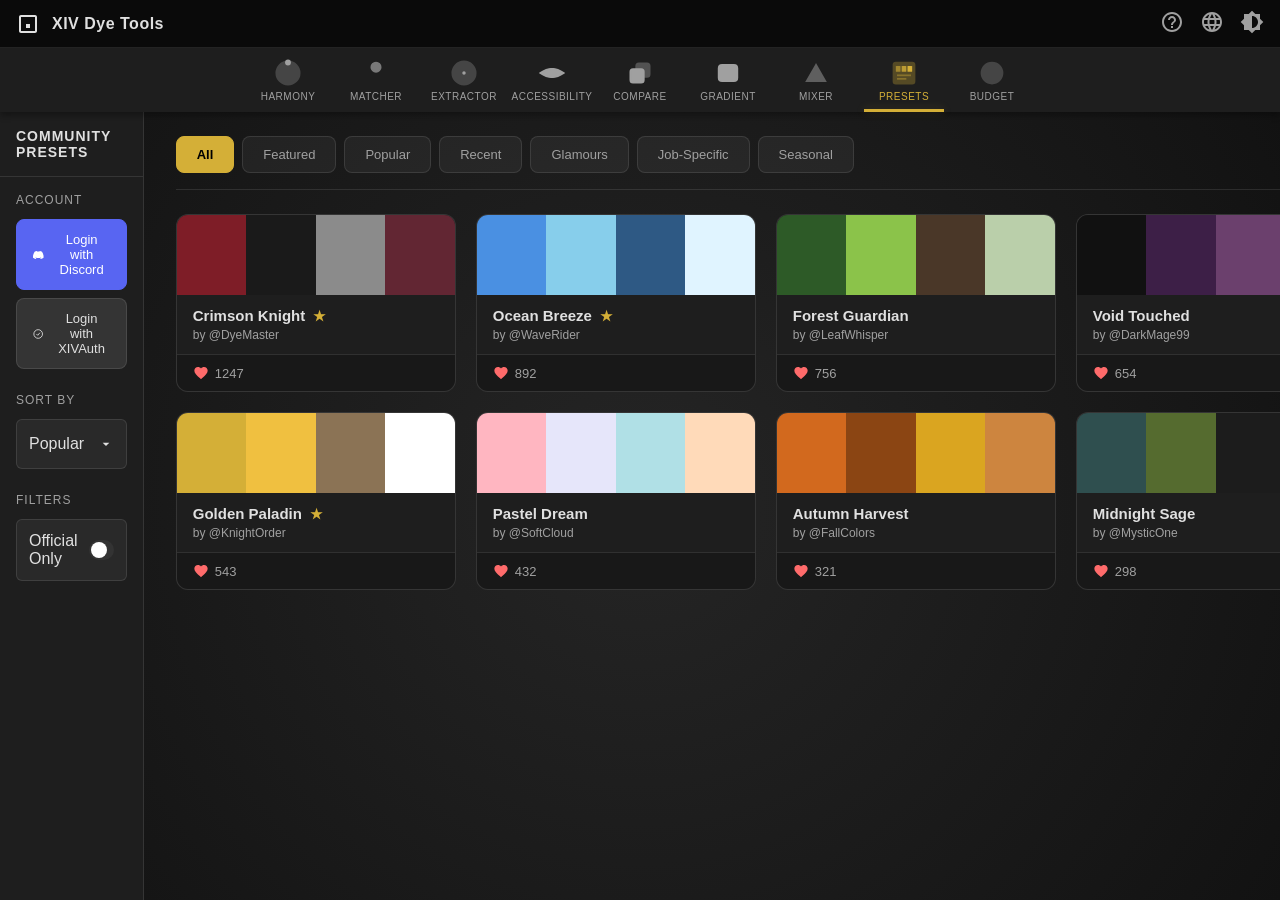
==== commit 7a0e781e: "Add v4.0 Theme Variable Matrix for XIV Dye Tools - Introduced a comprehensive mapping of theme varia" ====
--- a/v4-uiux-ideas/prototype/community-presets.html
+++ b/v4-uiux-ideas/prototype/community-presets.html
@@ -151,10 +151,10 @@
 
                     <div class="config-group">
                         <div class="config-label">Filters</div>
-                        <div class="config-control">
+                        <!-- <div class="config-control">
                             <span>Show NSFW</span>
                             <div class="toggle-switch"></div>
-                        </div>
+                        </div> -->
                         <div class="config-control">
                             <span>Official Only</span>
                             <div class="toggle-switch"></div>
--- a/v4-uiux-ideas/prototype/styles.css
+++ b/v4-uiux-ideas/prototype/styles.css
@@ -1913,21 +1913,35 @@
 .bar-chart-area {
     flex: 1;
     display: flex;
-    align-items: stretch;
+    align-items: flex-end;
     justify-content: space-around;
-    padding-bottom: 40px;
+    padding-top: 32px;
+    /* Space for percentage labels above bars */
+    padding-bottom: 16px;
+    /* Space for text labels below axis */
     position: relative;
-    border-bottom: 1px solid rgba(255, 255, 255, 0.2);
+}
+
+/* X-axis line - positioned above bottom labels */
+.bar-chart-area::after {
+    content: '';
+    position: absolute;
+    left: 0;
+    right: 0;
+    bottom: 16px;
+    /* Raised to sit above labels */
+    height: 1px;
+    background: rgba(255, 255, 255, 0.2);
 }
 
 /* Y-axis reference lines for bar chart */
 .bar-chart-area::before {
     content: '';
     position: absolute;
-    top: 0;
+    top: 32px;
     left: 0;
     right: 0;
-    bottom: 40px;
+    bottom: 16px;
     background: repeating-linear-gradient(to bottom,
             transparent,
             transparent calc(25% - 1px),
@@ -1941,12 +1955,11 @@
     flex-direction: column;
     align-items: center;
     justify-content: flex-end;
-    gap: 8px;
     flex: 1;
     max-width: 80px;
-    /* Height needed for percentage-based bar heights to work */
-    /* 320px (container) - 48px (padding) - 40px (bottom padding) = 232px */
-    height: 232px;
+    position: relative;
+    /* Height of bar area = 320px - 48px (padding) - 32px (top) - 32px (bottom) = 208px */
+    height: 208px;
 }
 
 .bar {
@@ -1974,6 +1987,11 @@
 }
 
 .bar-label {
+    position: absolute;
+    bottom: -24px;
+    /* Positioned below the axis line */
+    left: 50%;
+    transform: translateX(-50%);
     font-size: 9px;
     color: var(--text-secondary);
     text-transform: uppercase;
@@ -1983,7 +2001,6 @@
     overflow: hidden;
     text-overflow: ellipsis;
     white-space: nowrap;
-    margin-top: 8px;
 }
 
 /* Color Distance Matrix - Extend existing pairwise-matrix */
@@ -2442,4 +2459,90 @@
     .preset-stats-bar {
         flex-wrap: wrap;
     }
+}
+
+/* =============================================
+   Palette Extractor Styles
+   ============================================= */
+
+/* Zoom Controls - Default (Dark/Glass) */
+.zoom-controls {
+    position: absolute;
+    top: 16px;
+    right: 16px;
+    background: rgba(0, 0, 0, 0.6);
+    backdrop-filter: blur(8px);
+    border: 1px solid rgba(255, 255, 255, 0.1);
+    border-radius: 8px;
+    display: flex;
+    align-items: center;
+    padding: 4px;
+    gap: 4px;
+    z-index: 10;
+}
+
+.zoom-btn {
+    background: transparent;
+    border: none;
+    color: var(--text-primary);
+    width: 32px;
+    height: 32px;
+    border-radius: 4px;
+    display: flex;
+    align-items: center;
+    justify-content: center;
+    cursor: pointer;
+    transition: all 0.2s;
+    opacity: 0.8;
+}
+
+.zoom-btn:hover {
+    background: rgba(255, 255, 255, 0.1);
+    opacity: 1;
+}
+
+.zoom-btn svg {
+    width: 18px;
+    height: 18px;
+    fill: currentColor;
+}
+
+.zoom-level {
+    font-size: 12px;
+    font-weight: 600;
+    font-variant-numeric: tabular-nums;
+    padding: 0 4px;
+    min-width: 40px;
+    text-align: center;
+}
+
+.zoom-separator {
+    width: 1px;
+    height: 20px;
+    background: rgba(255, 255, 255, 0.1);
+    margin: 0 4px;
+}
+
+/* Light Theme Overrides for Zoom Controls */
+.theme-standard-light .zoom-controls,
+.theme-hydaelyn-light .zoom-controls {
+    background: rgba(255, 255, 255, 0.9);
+    border: 1px solid rgba(0, 0, 0, 0.1);
+    box-shadow: 0 2px 8px rgba(0, 0, 0, 0.1);
+}
+
+.theme-standard-light .zoom-btn,
+.theme-hydaelyn-light .zoom-btn {
+    color: #333333;
+    /* Dark text for contrast */
+}
+
+.theme-standard-light .zoom-btn:hover,
+.theme-hydaelyn-light .zoom-btn:hover {
+    background: rgba(0, 0, 0, 0.05);
+}
+
+.theme-standard-light .zoom-separator,
+.theme-hydaelyn-light .zoom-separator {
+    background: rgba(0, 0, 0, 0.1);
 }
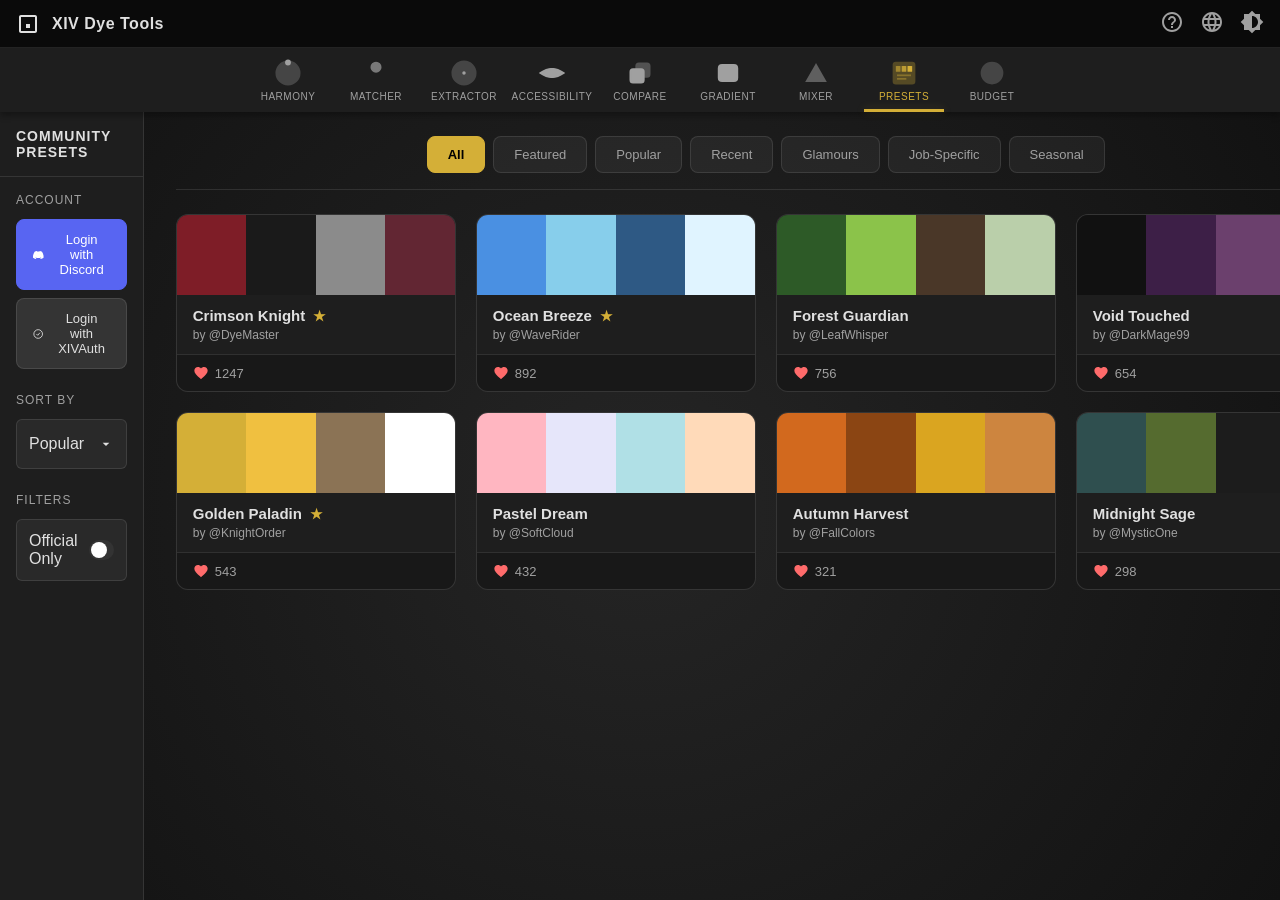
==== commit b975adaf: "Add harmony card for "Snow White" and enhance modal layout for better presentation" ====
--- a/v4-uiux-ideas/prototype/community-presets.html
+++ b/v4-uiux-ideas/prototype/community-presets.html
@@ -5,7 +5,7 @@
     <meta charset="UTF-8">
     <meta name="viewport" content="width=device-width, initial-scale=1.0">
     <title>XIV Dye Tools V4 - Community Presets</title>
-    <link rel="stylesheet" href="styles.css">
+    <link rel="stylesheet" href="styles.css?v=3">
 </head>
 
 <body>
@@ -358,6 +358,34 @@
                         </div>
                     </div>
                 </div>
+                <div class="harmony-card">
+                    <div class="card-header"><span class="dye-name">Snow White</span></div>
+                    <div class="card-preview">
+                        <div class="preview-half" style="background-color: #e4e5e8;"><span
+                                class="preview-label">Original</span></div>
+                        <div class="preview-half" style="background-color: #e4e5e8;"><span
+                                class="preview-label">Match</span></div>
+                    </div>
+                    <div class="card-details">
+                        <div class="detail-col">
+                            <div class="col-header">Technical</div>
+                            <div class="data-row"><span class="data-label">ΔE</span><span class="data-value"
+                                    style="color:#4caf50;">0.00</span></div>
+                            <div class="data-row"><span class="data-label">HEX</span><span
+                                    class="data-value">#E4E5E8</span></div>
+                            <div class="data-row"><span class="data-label">RGB</span><span
+                                    class="data-value">228,229,232</span></div>
+                        </div>
+                        <div class="detail-col">
+                            <div class="col-header">Acquisition</div>
+                            <div class="data-row"><span class="data-label">Source</span><span
+                                    class="data-value">Vendor</span></div>
+                            <div class="data-row"><span class="data-label">Market</span><span
+                                    class="data-value">N/A</span></div>
+                            <div class="data-row"><span class="price-large">216 G</span></div>
+                        </div>
+                    </div>
+                </div>
             </div>
             <div class="modal-actions">
                 <button class="primary-action-btn" style="flex:1;">Vote for this Preset</button>
--- a/v4-uiux-ideas/prototype/styles.css
+++ b/v4-uiux-ideas/prototype/styles.css
@@ -659,13 +659,13 @@
     display: flex;
     flex-wrap: wrap;
     justify-content: center;
-    gap: 16px;
-    width: 100%;
-    max-width: 1400px;
+    gap: 12px;
+    width: 100%;
+    max-width: 1600px;
 }
 
 .harmony-card {
-    min-width: 320px;
+    min-width: 290px;
     background: var(--bg-panel);
     border-radius: 12px;
     overflow: hidden;
@@ -2102,6 +2102,7 @@
     flex-wrap: wrap;
     padding-bottom: 16px;
     border-bottom: 1px solid var(--border-subtle);
+    justify-content: center;
 }
 
 .category-tab {
@@ -2280,7 +2281,7 @@
 }
 
 .modal-content.detail-modal {
-    max-width: 900px;
+    max-width: 1600px;
 }
 
 .modal-close {
@@ -2413,14 +2414,17 @@
 }
 
 .preset-dyes-grid {
-    display: grid;
-    grid-template-columns: repeat(auto-fit, minmax(280px, 1fr));
+    display: flex;
+    justify-content: center;
     gap: 16px;
     margin-bottom: 24px;
+    flex-wrap: wrap;
 }
 
 .preset-dyes-grid .harmony-card {
-    min-width: auto;
+    min-width: 280px;
+    width: 280px;
+    flex: 0 0 280px;
 }
 
 .modal-actions {
